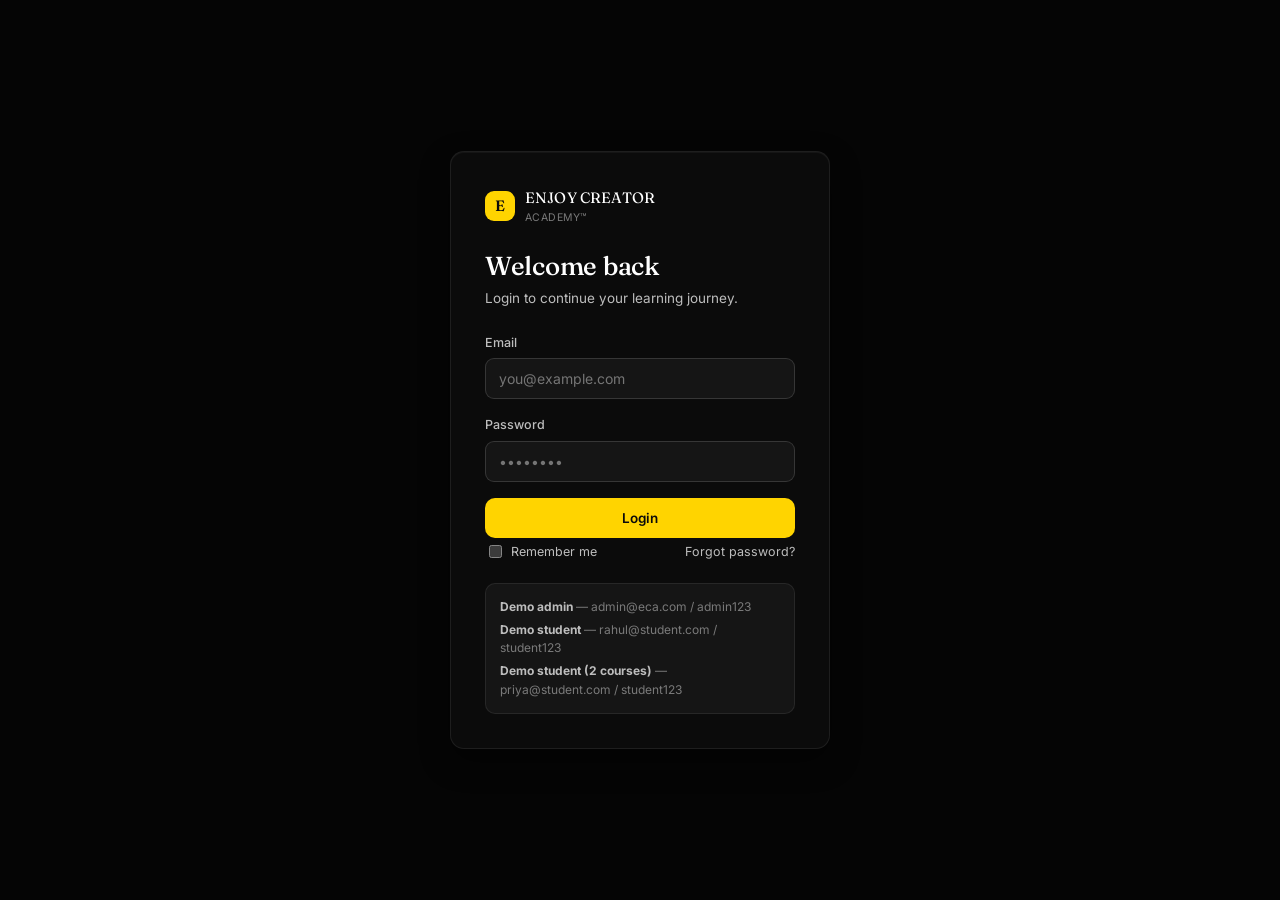
==== login.html @ 0f532179 "Add files via upload" ====
<!DOCTYPE html>
<html lang="en">
<head>
<meta charset="UTF-8" />
<meta name="viewport" content="width=device-width, initial-scale=1.0" />
<title>Login — Enjoy Creator Academy™</title>
<link rel="stylesheet" href="assets/css/style.css" />
</head>
<body>

<div class="login-wrap">
  <div class="card login-card">
    <div class="eca-brand">
      <span class="mark">E</span>
      <span class="word">ENJOY CREATOR<small>ACADEMY™</small></span>
    </div>
    <h2>Welcome back</h2>
    <p class="sub" id="loginMessage">Login to continue your learning journey.</p>

    <div class="login-error" id="loginError" hidden></div>

    <form id="loginForm">
      <div class="field">
        <label for="email">Email</label>
        <input type="email" id="email" placeholder="you@example.com" required autocomplete="username" />
      </div>
      <div class="field">
        <label for="password">Password</label>
        <input type="password" id="password" placeholder="••••••••" required autocomplete="current-password" />
      </div>
      <button type="submit" class="btn btn-primary btn-block">Login</button>
    </form>

    <div class="login-foot">
      <label style="display:flex; align-items:center; gap:6px; color:var(--ink-dim);">
        <input type="checkbox" id="rememberMe" style="width:auto;" /> Remember me
      </label>
      <a href="#" id="forgotLink" style="color:var(--ink-dim);">Forgot password?</a>
    </div>

    <div class="demo-creds">
      <div><b>Demo admin</b> — admin@eca.com / admin123</div>
      <div style="margin-top:4px;"><b>Demo student</b> — rahul@student.com / student123</div>
      <div style="margin-top:4px;"><b>Demo student (2 courses)</b> — priya@student.com / student123</div>
    </div>
  </div>
</div>

<script src="assets/js/db.js"></script>
<script src="assets/js/auth.js"></script>
<script src="assets/js/ui.js"></script>
<script>
  ECA.Auth.redirectIfLoggedIn();

  const db = ECA.load();
  document.getElementById("loginMessage").textContent = db.platform_settings.login_message;

  const savedEmail = localStorage.getItem("eca_remember_email");
  if (savedEmail) {
    document.getElementById("email").value = savedEmail;
    document.getElementById("rememberMe").checked = true;
  }

  document.getElementById("loginForm").addEventListener("submit", function (e) {
    e.preventDefault();
    const email = document.getElementById("email").value.trim();
    const password = document.getElementById("password").value;
    const errEl = document.getElementById("loginError");
    errEl.hidden = true;

    const result = ECA.Auth.login(email, password);
    if (!result.ok) {
      errEl.textContent = result.error;
      errEl.hidden = false;
      return;
    }

    if (document.getElementById("rememberMe").checked) {
      localStorage.setItem("eca_remember_email", email);
    } else {
      localStorage.removeItem("eca_remember_email");
    }

    window.location.href = result.user.role === "admin" ? "admin/index.html" : "dashboard.html";
  });

  document.getElementById("forgotLink").addEventListener("click", function (e) {
    e.preventDefault();
    ECA.UI.toast("Password reset isn't wired up in this preview — contact your admin.", "error");
  });
</script>
</body>
</html>
---- assets/css/style.css ----
/* ============================================================
   ENJOY CREATOR ACADEMY — design system
   Palette pinned by brief: black/near-black surfaces, white type,
   a single yellow/gold accent used sparingly as a signal of
   progress and action — never as background decoration.
   ============================================================ */

@import url("https://fonts.googleapis.com/css2?family=Fraunces:opsz,wght@9..144,400;9..144,500;9..144,600&family=Inter:wght@400;500;600;700&display=swap");

:root {
  --bg-0: #050505;
  --bg-1: #0b0b0b;
  --bg-2: #151515;
  --bg-3: #1d1d1d;
  --line: rgba(255, 255, 255, 0.08);
  --line-strong: rgba(255, 255, 255, 0.14);
  --ink: #ffffff;
  --ink-dim: #bdbdbd;
  --ink-faint: #7a7a7a;
  --gold: #ffd400;
  --gold-soft: #ffe45c;
  --green: #35d07f;
  --red: #ff5c5c;

  --font-display: "Fraunces", Georgia, serif;
  --font-ui: "Inter", -apple-system, BlinkMacSystemFont, "Segoe UI", sans-serif;

  --radius-s: 8px;
  --radius-m: 14px;
  --radius-l: 22px;
  --shadow-card: 0 1px 0 rgba(255, 255, 255, 0.04) inset, 0 12px 30px rgba(0, 0, 0, 0.45);
}

* { box-sizing: border-box; }

html { color-scheme: dark; }

body {
  margin: 0;
  background: var(--bg-0);
  color: var(--ink);
  font-family: var(--font-ui);
  font-size: 15px;
  line-height: 1.55;
  -webkit-font-smoothing: antialiased;
}

h1, h2, h3, h4 { font-family: var(--font-display); font-weight: 500; margin: 0; letter-spacing: -0.01em; }
h1 { font-size: clamp(28px, 4vw, 44px); line-height: 1.08; }
h2 { font-size: 26px; line-height: 1.15; }
h3 { font-size: 19px; line-height: 1.3; }
p { margin: 0; color: var(--ink-dim); }
a { color: inherit; text-decoration: none; }

::selection { background: var(--gold); color: #0b0b0b; }

button, input, select, textarea { font-family: var(--font-ui); font-size: 14px; color: var(--ink); }

@media (prefers-reduced-motion: reduce) {
  *, *::before, *::after { animation-duration: 0.001ms !important; transition-duration: 0.001ms !important; }
}

/* ---------- layout shells ---------- */

.eca-shell { display: flex; min-height: 100vh; }

.eca-sidebar {
  width: 244px;
  flex-shrink: 0;
  background: var(--bg-1);
  border-right: 1px solid var(--line);
  padding: 22px 14px;
  display: flex;
  flex-direction: column;
  gap: 4px;
  position: sticky;
  top: 0;
  height: 100vh;
}

.eca-brand {
  display: flex;
  align-items: center;
  gap: 10px;
  padding: 8px 10px 22px;
}
.eca-brand .mark {
  width: 30px; height: 30px; border-radius: 9px;
  background: var(--gold);
  display: flex; align-items: center; justify-content: center;
  font-family: var(--font-display); font-weight: 600; color: #0b0b0b; font-size: 15px;
}
.eca-brand .word { font-family: var(--font-display); font-size: 15px; letter-spacing: 0.01em; }
.eca-brand .word small { display: block; font-family: var(--font-ui); font-size: 10.5px; color: var(--ink-faint); letter-spacing: 0.04em; margin-top: 1px; }

.eca-nav { display: flex; flex-direction: column; gap: 2px; flex: 1; }
.eca-nav a {
  display: flex; align-items: center; gap: 10px;
  padding: 9px 12px; border-radius: var(--radius-s);
  color: var(--ink-dim); font-size: 13.5px; font-weight: 500;
  border: 1px solid transparent;
}
.eca-nav a:hover { color: var(--ink); background: var(--bg-2); }
.eca-nav a.active { color: var(--ink); background: var(--bg-2); border-color: var(--line-strong); }
.eca-nav a.active::before { content: ""; width: 4px; height: 4px; border-radius: 50%; background: var(--gold); margin-right: 2px; }
.eca-nav .divider { height: 1px; background: var(--line); margin: 10px 4px; }

.eca-nav-foot { padding-top: 10px; border-top: 1px solid var(--line); }

.eca-main { flex: 1; min-width: 0; }

.eca-topbar {
  display: flex; align-items: center; justify-content: space-between;
  padding: 18px 32px; border-bottom: 1px solid var(--line);
  background: linear-gradient(180deg, var(--bg-1), var(--bg-0));
  position: sticky; top: 0; z-index: 20;
}
.eca-topbar h1 { font-size: 20px; }
.eca-topbar .sub { font-size: 12.5px; color: var(--ink-faint); margin-top: 2px; }

.eca-content { padding: 28px 32px 60px; max-width: 1160px; }

.eca-user-chip {
  display: flex; align-items: center; gap: 10px;
  padding: 6px 8px; border-radius: 999px; border: 1px solid var(--line);
  cursor: pointer; background: var(--bg-2);
}
.eca-user-chip .avatar {
  width: 28px; height: 28px; border-radius: 50%;
  background: var(--bg-3); display: flex; align-items: center; justify-content: center;
  font-size: 12px; font-weight: 600; color: var(--gold);
  border: 1px solid var(--line-strong);
}
.eca-user-chip .name { font-size: 13px; }
.eca-user-chip .role { font-size: 10.5px; color: var(--ink-faint); }

/* ---------- primitives ---------- */

.card {
  background: var(--bg-1);
  border: 1px solid var(--line);
  border-radius: var(--radius-m);
  box-shadow: var(--shadow-card);
}

.btn {
  display: inline-flex; align-items: center; justify-content: center; gap: 8px;
  padding: 11px 18px; border-radius: 10px; border: 1px solid transparent;
  font-weight: 600; font-size: 13.5px; cursor: pointer;
  transition: transform 0.12s ease, background 0.12s ease, border-color 0.12s ease;
}
.btn:active { transform: scale(0.98); }
.btn-primary { background: var(--gold); color: #0b0b0b; }
.btn-primary:hover { background: var(--gold-soft); }
.btn-ghost { background: transparent; border-color: var(--line-strong); color: var(--ink); }
.btn-ghost:hover { background: var(--bg-2); }
.btn-danger { background: transparent; border-color: rgba(255, 92, 92, 0.4); color: var(--red); }
.btn-danger:hover { background: rgba(255, 92, 92, 0.08); }
.btn-small { padding: 7px 13px; font-size: 12.5px; }
.btn-block { width: 100%; }
.btn:disabled { opacity: 0.5; cursor: not-allowed; }

.field { display: flex; flex-direction: column; gap: 6px; margin-bottom: 16px; }
.field label { font-size: 12.5px; color: var(--ink-dim); font-weight: 500; }
.field input, .field select, .field textarea {
  background: var(--bg-2); border: 1px solid var(--line-strong); border-radius: 9px;
  padding: 11px 13px; outline: none;
}
.field input:focus, .field select:focus, .field textarea:focus { border-color: var(--gold); }
.field textarea { resize: vertical; min-height: 80px; }
.field-row { display: flex; gap: 12px; }
.field-row .field { flex: 1; }

.badge {
  display: inline-flex; align-items: center; gap: 5px;
  font-size: 11px; font-weight: 600; padding: 3px 9px; border-radius: 999px;
  border: 1px solid var(--line-strong); color: var(--ink-dim);
}
.badge-published { color: var(--green); border-color: rgba(53, 208, 127, 0.35); background: rgba(53, 208, 127, 0.08); }
.badge-draft { color: var(--ink-faint); }
.badge-gold { color: var(--gold); border-color: rgba(255, 212, 0, 0.35); background: rgba(255, 212, 0, 0.08); }

.progress-track { height: 6px; border-radius: 999px; background: var(--bg-3); overflow: hidden; }
.progress-fill { height: 100%; background: var(--gold); border-radius: 999px; transition: width 0.4s ease; }

.table { width: 100%; border-collapse: collapse; }
.table th { text-align: left; font-size: 11.5px; text-transform: uppercase; letter-spacing: 0.04em; color: var(--ink-faint); font-weight: 600; padding: 10px 14px; border-bottom: 1px solid var(--line); }
.table td { padding: 13px 14px; border-bottom: 1px solid var(--line); font-size: 13.5px; vertical-align: middle; }
.table tr:hover td { background: rgba(255, 255, 255, 0.015); }
.table-wrap { overflow-x: auto; }

.empty-state { text-align: center; padding: 60px 24px; color: var(--ink-faint); }
.empty-state h3 { color: var(--ink-dim); margin-bottom: 6px; }

.modal-overlay {
  position: fixed; inset: 0; background: rgba(0, 0, 0, 0.6);
  display: flex; align-items: center; justify-content: center; z-index: 100;
  padding: 20px;
}
.modal-overlay[hidden] { display: none; }
.modal {
  background: var(--bg-1); border: 1px solid var(--line-strong); border-radius: var(--radius-m);
  width: 100%; max-width: 480px; padding: 26px; box-shadow: 0 30px 80px rgba(0, 0, 0, 0.6);
}
.modal h3 { margin-bottom: 6px; }
.modal .modal-body { color: var(--ink-dim); font-size: 13.5px; margin: 12px 0 20px; }
.modal-actions { display: flex; gap: 10px; justify-content: flex-end; }

.toast-stack { position: fixed; bottom: 22px; right: 22px; display: flex; flex-direction: column; gap: 8px; z-index: 200; }
.toast {
  background: var(--bg-2); border: 1px solid var(--line-strong); border-radius: 10px;
  padding: 12px 16px; font-size: 13px; box-shadow: 0 10px 30px rgba(0,0,0,.5);
  animation: toast-in 0.18s ease;
}
.toast.error { border-color: rgba(255,92,92,.4); }
@keyframes toast-in { from { opacity: 0; transform: translateY(6px); } to { opacity: 1; transform: translateY(0); } }

.grid-cards { display: grid; grid-template-columns: repeat(auto-fill, minmax(280px, 1fr)); gap: 16px; }

.stat-card { padding: 20px; }
.stat-card .num { font-family: var(--font-display); font-size: 32px; }
.stat-card .label { font-size: 12.5px; color: var(--ink-faint); margin-top: 4px; }

.skeleton { background: linear-gradient(90deg, var(--bg-2) 25%, var(--bg-3) 37%, var(--bg-2) 63%); background-size: 400% 100%; animation: shimmer 1.4s ease infinite; border-radius: 8px; }
@keyframes shimmer { 0% { background-position: 100% 0; } 100% { background-position: 0 0; } }

.eca-mobile-toggle { display: none; }

@media (max-width: 880px) {
  .eca-sidebar { position: fixed; left: -260px; top: 0; z-index: 60; transition: left 0.2s ease; box-shadow: 20px 0 60px rgba(0,0,0,.5); }
  .eca-sidebar.open { left: 0; }
  .eca-mobile-toggle {
    display: inline-flex; align-items: center; justify-content: center;
    width: 36px; height: 36px; border-radius: 9px; border: 1px solid var(--line-strong);
    background: var(--bg-2); cursor: pointer; margin-right: 10px;
  }
  .eca-topbar { padding: 14px 16px; }
  .eca-content { padding: 18px 16px 90px; }
  .eca-user-chip .name, .eca-user-chip .role { display: none; }
  .field-row { flex-direction: column; gap: 0; }
}

/* ---------- public site ---------- */

.pub-header {
  display: flex; align-items: center; justify-content: space-between;
  padding: 20px clamp(20px, 5vw, 60px); border-bottom: 1px solid var(--line);
}
.pub-hero { padding: clamp(50px, 10vw, 110px) clamp(20px, 5vw, 60px) 60px; max-width: 1200px; margin: 0 auto; }
.pub-hero .eyebrow { color: var(--gold); font-size: 13px; font-weight: 600; margin-bottom: 14px; display: block; }
.pub-hero h1 { max-width: 720px; }
.pub-hero .lede { max-width: 560px; margin-top: 18px; font-size: 16.5px; }
.pub-hero .ctas { display: flex; gap: 12px; margin-top: 30px; flex-wrap: wrap; }
.pub-section { padding: 50px clamp(20px, 5vw, 60px); max-width: 1200px; margin: 0 auto; }
.pub-footer { padding: 34px clamp(20px, 5vw, 60px); border-top: 1px solid var(--line); display: flex; justify-content: space-between; flex-wrap: wrap; gap: 14px; color: var(--ink-faint); font-size: 12.5px; }

.benefit-row { display: grid; grid-template-columns: repeat(auto-fit, minmax(220px, 1fr)); gap: 18px; margin-top: 26px; }
.benefit { padding: 22px; }
.benefit h3 { margin-bottom: 8px; }
.benefit p { font-size: 13.5px; }

.course-preview-card { overflow: hidden; }
.course-preview-card .thumb {
  height: 150px; background: linear-gradient(135deg, #1d1a06, #0b0b0b);
  display: flex; align-items: center; justify-content: center; color: var(--gold); font-family: var(--font-display); font-size: 22px;
  border-bottom: 1px solid var(--line);
}
.course-preview-card .body { padding: 18px; }
.course-preview-card .meta { font-size: 12px; color: var(--ink-faint); margin-top: 10px; }

/* ---------- login ---------- */

.login-wrap { min-height: 100vh; display: flex; align-items: center; justify-content: center; padding: 20px; }
.login-card { width: 100%; max-width: 380px; padding: 34px; }
.login-card .eca-brand { padding: 0 0 26px; }
.login-card h2 { margin-bottom: 6px; }
.login-card .sub { font-size: 13.5px; margin-bottom: 24px; }
.login-foot { display: flex; justify-content: space-between; align-items: center; font-size: 12.5px; margin-top: 4px; }
.login-error { background: rgba(255,92,92,.08); border: 1px solid rgba(255,92,92,.3); color: #ff8a8a; padding: 10px 13px; border-radius: 9px; font-size: 13px; margin-bottom: 16px; }
.demo-creds { margin-top: 22px; padding: 14px; border-radius: 10px; background: var(--bg-2); border: 1px solid var(--line); font-size: 12px; color: var(--ink-faint); }
.demo-creds b { color: var(--ink-dim); }

/* ---------- course curriculum ---------- */

.module-block { border-bottom: 1px solid var(--line); }
.module-block:last-child { border-bottom: none; }
.module-head {
  display: flex; align-items: center; justify-content: space-between;
  padding: 15px 18px; cursor: pointer; gap: 12px;
}
.module-head .title { display: flex; flex-direction: column; gap: 2px; }
.module-head .title .m-num { font-size: 11px; color: var(--ink-faint); letter-spacing: 0.03em; }
.module-head .title .m-name { font-size: 14.5px; font-weight: 600; }
.module-head .chev { color: var(--ink-faint); transition: transform 0.15s ease; }
.module-block.open .chev { transform: rotate(90deg); }
.module-progress-mini { font-size: 11.5px; color: var(--ink-faint); }

.lesson-list { display: none; padding: 0 10px 10px; }
.module-block.open .lesson-list { display: block; }
.lesson-row {
  display: flex; align-items: center; gap: 12px;
  padding: 10px 10px; border-radius: 9px; font-size: 13.5px; color: var(--ink-dim);
}
.lesson-row:hover { background: var(--bg-2); }
.lesson-row.current { background: var(--bg-2); color: var(--ink); border: 1px solid var(--line-strong); }
.lesson-row .icon { width: 18px; text-align: center; flex-shrink: 0; }
.lesson-row .icon.done { color: var(--green); }
.lesson-row .icon.locked { color: var(--ink-faint); }
.lesson-row .icon.current-dot { color: var(--gold); }
.lesson-row .dur { margin-left: auto; font-size: 11.5px; color: var(--ink-faint); }

/* ---------- video player page ---------- */

.player-shell { display: flex; gap: 22px; align-items: flex-start; }
.player-main { flex: 1; min-width: 0; }
.player-frame { aspect-ratio: 16/9; background: #000; border-radius: var(--radius-m); overflow: hidden; border: 1px solid var(--line); }
.player-frame iframe { width: 100%; height: 100%; border: 0; }
.player-info { padding: 20px 2px; }
.player-info .module-tag { font-size: 12px; color: var(--gold); font-weight: 600; margin-bottom: 8px; }
.player-info h2 { margin-bottom: 10px; }
.player-nav { display: flex; justify-content: space-between; align-items: center; margin-top: 22px; gap: 10px; flex-wrap: wrap; }
.curriculum-side { width: 320px; flex-shrink: 0; max-height: calc(100vh - 100px); overflow-y: auto; position: sticky; top: 90px; }

@media (max-width: 980px) {
  .player-shell { flex-direction: column; }
  .curriculum-side { width: 100%; position: static; max-height: none; }
}

/* ---------- misc ---------- */

.pill-tabs { display: flex; gap: 6px; margin-bottom: 20px; flex-wrap: wrap; }
.pill-tabs button {
  padding: 8px 14px; border-radius: 999px; border: 1px solid var(--line-strong);
  background: transparent; color: var(--ink-dim); font-size: 13px; cursor: pointer; font-weight: 500;
}
.pill-tabs button.active { background: var(--gold); color: #0b0b0b; border-color: var(--gold); }

.toolbar { display: flex; gap: 10px; align-items: center; margin-bottom: 18px; flex-wrap: wrap; justify-content: space-between; }
.toolbar .filters { display: flex; gap: 8px; flex-wrap: wrap; }
.search-input { position: relative; }
.search-input input { padding-left: 34px; min-width: 220px; }
.search-input::before { content: "⌕"; position: absolute; left: 12px; top: 50%; transform: translateY(-50%); color: var(--ink-faint); }

.drag-handle { cursor: grab; color: var(--ink-faint); padding: 4px; }
.drag-row.dragging { opacity: 0.4; }
.drag-row { cursor: default; }

.section-head { display: flex; justify-content: space-between; align-items: center; margin-bottom: 16px; }
.section-head h2 { font-size: 20px; }

.kicker { font-size: 12px; color: var(--ink-faint); margin-bottom: 4px; }
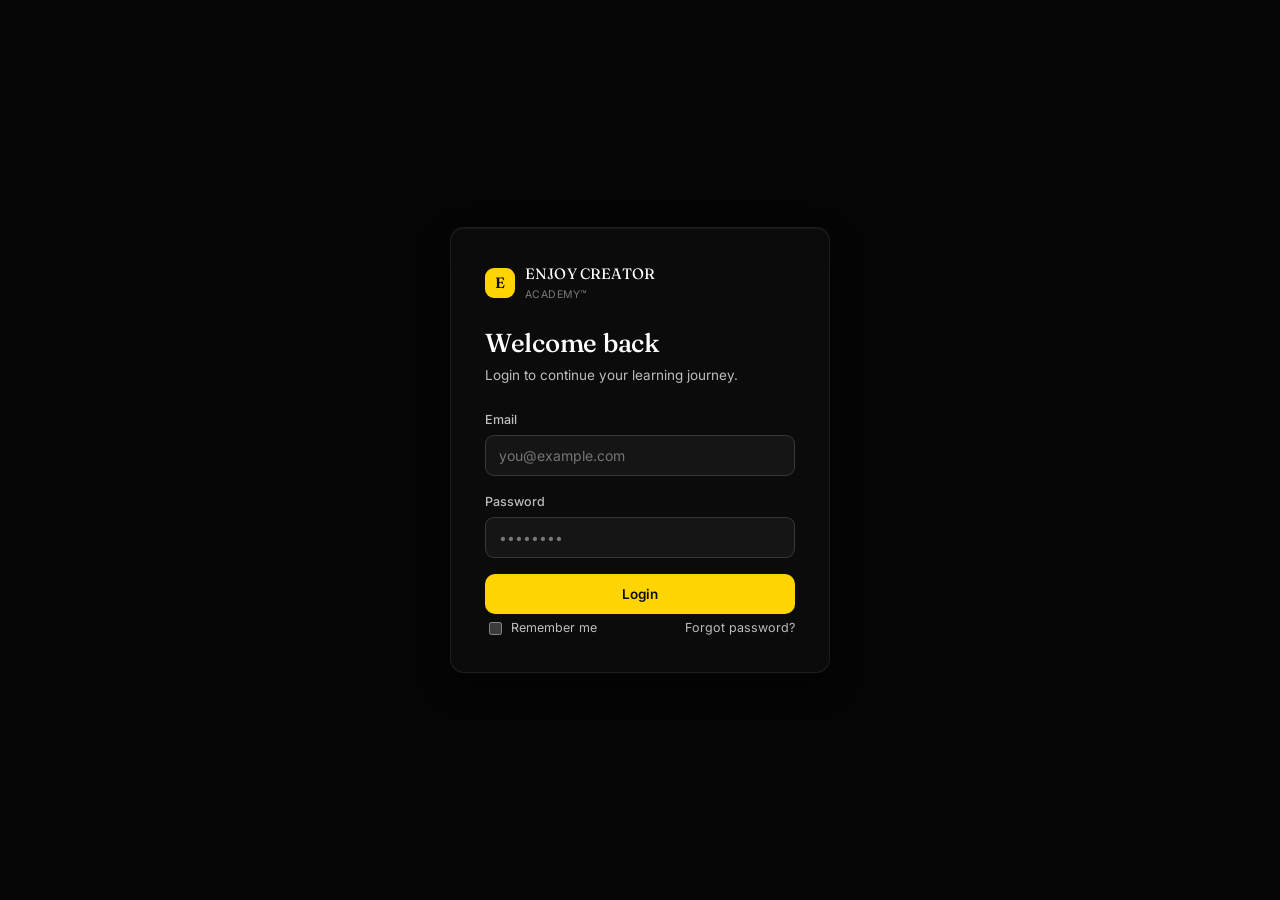
==== commit 8cd64ec5: "Update login.html" ====
--- a/login.html
+++ b/login.html
@@ -10,84 +10,246 @@
 
 <div class="login-wrap">
   <div class="card login-card">
+
     <div class="eca-brand">
       <span class="mark">E</span>
-      <span class="word">ENJOY CREATOR<small>ACADEMY™</small></span>
+      <span class="word">
+        ENJOY CREATOR
+        <small>ACADEMY™</small>
+      </span>
     </div>
+
     <h2>Welcome back</h2>
-    <p class="sub" id="loginMessage">Login to continue your learning journey.</p>
+
+    <p class="sub" id="loginMessage">
+      Login to continue your learning journey.
+    </p>
 
     <div class="login-error" id="loginError" hidden></div>
 
     <form id="loginForm">
+
       <div class="field">
         <label for="email">Email</label>
-        <input type="email" id="email" placeholder="you@example.com" required autocomplete="username" />
+
+        <input
+          type="email"
+          id="email"
+          placeholder="you@example.com"
+          required
+          autocomplete="username"
+        />
       </div>
+
+
       <div class="field">
         <label for="password">Password</label>
-        <input type="password" id="password" placeholder="••••••••" required autocomplete="current-password" />
+
+        <input
+          type="password"
+          id="password"
+          placeholder="••••••••"
+          required
+          autocomplete="current-password"
+        />
       </div>
-      <button type="submit" class="btn btn-primary btn-block">Login</button>
+
+
+      <button
+        type="submit"
+        class="btn btn-primary btn-block"
+      >
+        Login
+      </button>
+
     </form>
 
+
     <div class="login-foot">
-      <label style="display:flex; align-items:center; gap:6px; color:var(--ink-dim);">
-        <input type="checkbox" id="rememberMe" style="width:auto;" /> Remember me
+
+      <label
+        style="
+          display:flex;
+          align-items:center;
+          gap:6px;
+          color:var(--ink-dim);
+        "
+      >
+
+        <input
+          type="checkbox"
+          id="rememberMe"
+          style="width:auto;"
+        />
+
+        Remember me
+
       </label>
-      <a href="#" id="forgotLink" style="color:var(--ink-dim);">Forgot password?</a>
+
+
+      <a
+        href="#"
+        id="forgotLink"
+        style="color:var(--ink-dim);"
+      >
+        Forgot password?
+      </a>
+
     </div>
 
-    <div class="demo-creds">
-      <div><b>Demo admin</b> — admin@eca.com / admin123</div>
-      <div style="margin-top:4px;"><b>Demo student</b> — rahul@student.com / student123</div>
-      <div style="margin-top:4px;"><b>Demo student (2 courses)</b> — priya@student.com / student123</div>
-    </div>
   </div>
 </div>
+
 
 <script src="assets/js/db.js"></script>
 <script src="assets/js/auth.js"></script>
 <script src="assets/js/ui.js"></script>
+
 <script>
+
   ECA.Auth.redirectIfLoggedIn();
 
+
   const db = ECA.load();
-  document.getElementById("loginMessage").textContent = db.platform_settings.login_message;
-
-  const savedEmail = localStorage.getItem("eca_remember_email");
+
+
+  document.getElementById("loginMessage").textContent =
+    db.platform_settings.login_message;
+
+
+  const savedEmail =
+    localStorage.getItem("eca_remember_email");
+
+
   if (savedEmail) {
-    document.getElementById("email").value = savedEmail;
-    document.getElementById("rememberMe").checked = true;
+
+    document.getElementById("email").value =
+      savedEmail;
+
+    document.getElementById("rememberMe").checked =
+      true;
+
   }
 
-  document.getElementById("loginForm").addEventListener("submit", function (e) {
-    e.preventDefault();
-    const email = document.getElementById("email").value.trim();
-    const password = document.getElementById("password").value;
-    const errEl = document.getElementById("loginError");
-    errEl.hidden = true;
-
-    const result = ECA.Auth.login(email, password);
-    if (!result.ok) {
-      errEl.textContent = result.error;
-      errEl.hidden = false;
-      return;
-    }
-
-    if (document.getElementById("rememberMe").checked) {
-      localStorage.setItem("eca_remember_email", email);
-    } else {
-      localStorage.removeItem("eca_remember_email");
-    }
-
-    window.location.href = result.user.role === "admin" ? "admin/index.html" : "dashboard.html";
-  });
-
-  document.getElementById("forgotLink").addEventListener("click", function (e) {
-    e.preventDefault();
-    ECA.UI.toast("Password reset isn't wired up in this preview — contact your admin.", "error");
-  });
+
+  document
+    .getElementById("loginForm")
+    .addEventListener("submit", function (e) {
+
+      e.preventDefault();
+
+
+      const email =
+        document
+          .getElementById("email")
+          .value
+          .trim();
+
+
+      const password =
+        document
+          .getElementById("password")
+          .value;
+
+
+      const errEl =
+        document.getElementById("loginError");
+
+
+      errEl.hidden = true;
+
+
+      const result =
+        ECA.Auth.login(
+          email,
+          password
+        );
+
+
+      if (!result.ok) {
+
+        errEl.textContent =
+          result.error;
+
+        errEl.hidden = false;
+
+        return;
+
+      }
+
+
+      if (
+        document
+          .getElementById("rememberMe")
+          .checked
+      ) {
+
+        localStorage.setItem(
+          "eca_remember_email",
+          email
+        );
+
+      } else {
+
+        localStorage.removeItem(
+          "eca_remember_email"
+        );
+
+      }
+
+
+      /* ADMIN → ADMIN PANEL */
+
+      if (
+        result.user.role === "admin"
+      ) {
+
+        window.location.replace(
+          "admin/index.html"
+        );
+
+        return;
+
+      }
+
+
+      /* STUDENT → DASHBOARD */
+
+      window.location.replace(
+        "dashboard.html"
+      );
+
+    });
+
+
+  document
+    .getElementById("forgotLink")
+    .addEventListener("click", function (e) {
+
+      e.preventDefault();
+
+
+      if (
+        window.ECA &&
+        ECA.UI
+      ) {
+
+        ECA.UI.toast(
+          "Password reset isn't wired up in this preview — contact your admin.",
+          "error"
+        );
+
+      } else {
+
+        alert(
+          "Password reset isn't wired up in this preview — contact your admin."
+        );
+
+      }
+
+    });
+
 </script>
+
 </body>
 </html>
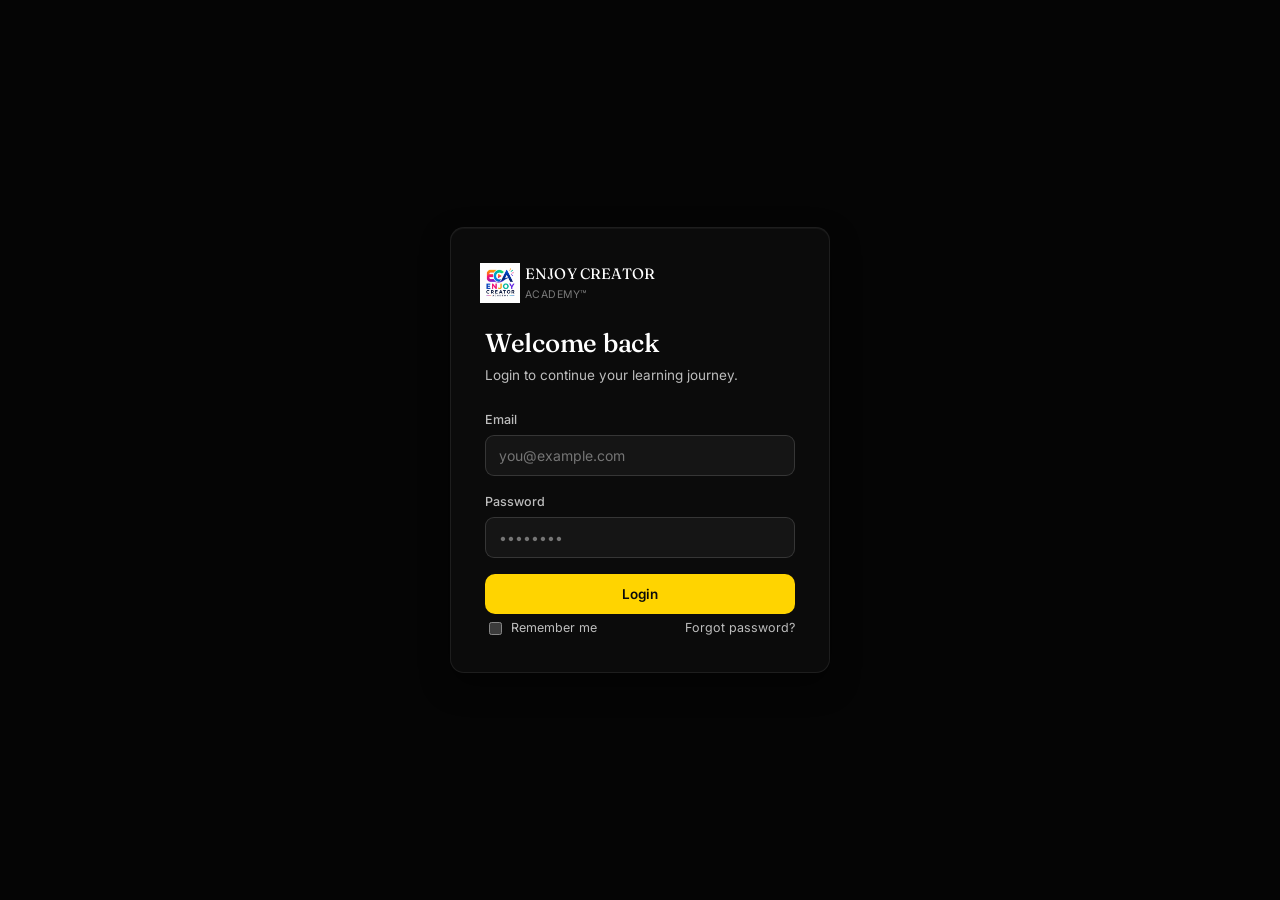
==== commit 547f7a08: "Update login.html" ====
--- a/login.html
+++ b/login.html
@@ -12,7 +12,7 @@
   <div class="card login-card">
 
     <div class="eca-brand">
-      <span class="mark">E</span>
+      <span class="mark"><img src="ecalogo.jpg" height=40 width=40 ></span>
       <span class="word">
         ENJOY CREATOR
         <small>ACADEMY™</small>
